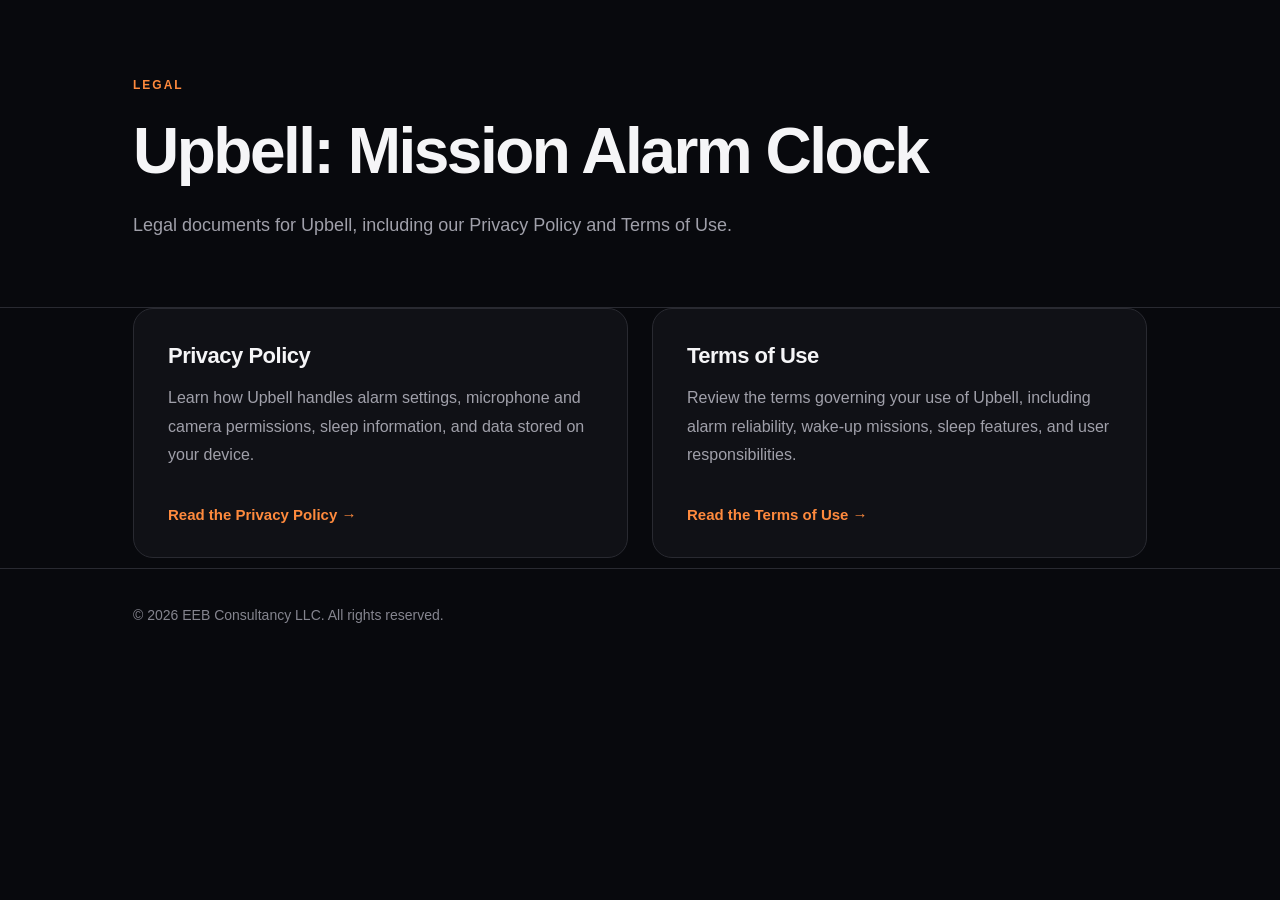
==== index.html @ ec6b57aa "Create index.html" ====
<!DOCTYPE html>
<html lang="en">
<head>
  <meta charset="UTF-8">
  <meta name="viewport" content="width=device-width, initial-scale=1">
  <meta name="color-scheme" content="dark">
  <meta name="theme-color" content="#08090D">
  <meta name="description" content="Privacy Policy and Terms of Use for Upbell: Mission Alarm Clock by EEB Consultancy LLC.">
  <title>Upbell — Legal</title>
  <style>
    :root {
      --bg: #08090D;
      --card: #101116;
      --text: #F5F5F7;
      --muted: #A0A0AA;
      --border: #292A31;
      --accent: #FF8A3D;
    }

    * { box-sizing: border-box; }

    body {
      margin: 0;
      background: var(--bg);
      color: var(--text);
      font-family: -apple-system, BlinkMacSystemFont,
        "Segoe UI", sans-serif;
      -webkit-font-smoothing: antialiased;
    }

    .container {
      width: min(100% - 48px, 1014px);
      margin: 0 auto;
    }

    header {
      padding: 78px 0 48px;
      border-bottom: 1px solid var(--border);
    }

    .eyebrow {
      color: var(--accent);
      font-size: 12px;
      font-weight: 700;
      letter-spacing: 2px;
      text-transform: uppercase;
    }

    h1 {
      margin: 25px 0 24px;
      font-size: clamp(40px, 5vw, 66px);
      font-weight: 750;
      line-height: 1.08;
      letter-spacing: -2.5px;
    }

    .intro {
      color: var(--muted);
      font-size: 18px;
      line-height: 1.7;
      max-width: 760px;
    }

    main {
      padding: 0 0 10px;
    }

    .cards {
      display: grid;
      grid-template-columns: repeat(2, minmax(0, 1fr));
      gap: 24px;
    }

    .card {
      display: flex;
      flex-direction: column;
      min-height: 250px;
      padding: 34px;
      background: var(--card);
      border: 1px solid var(--border);
      border-radius: 20px;
      color: inherit;
      text-decoration: none;
      transition: border-color .2s, transform .2s;
    }

    .card:hover,
    .card:focus-visible {
      border-color: var(--accent);
      transform: translateY(-2px);
    }

    .card:focus-visible {
      outline: 2px solid var(--accent);
      outline-offset: 4px;
    }

    .card h2 {
      margin: 0 0 15px;
      font-size: 22px;
      letter-spacing: -.5px;
    }

    .card p {
      margin: 0 0 25px;
      color: var(--muted);
      font-size: 16px;
      line-height: 1.8;
    }

    .link {
      margin-top: auto;
      color: var(--accent);
      font-weight: 650;
      font-size: 15px;
    }

    footer {
      margin-top: 0;
      padding: 38px 0 80px;
      border-top: 1px solid var(--border);
      color: #85858F;
      font-size: 14px;
    }

    @media (max-width: 700px) {
      .container { width: min(100% - 36px, 1014px); }
      header { padding: 58px 0 42px; }
      h1 { letter-spacing: -1.5px; }
      .intro { font-size: 16px; }
      .cards { grid-template-columns: 1fr; gap: 16px; }
      .card { min-height: 210px; padding: 26px; }
      footer { padding-bottom: 45px; }
    }

    @media (prefers-reduced-motion: reduce) {
      .card { transition: none; }
    }
  </style>
</head>
<body>
  <header>
    <div class="container">
      <div class="eyebrow">LEGAL</div>
      <h1>Upbell: Mission Alarm Clock</h1>
      <p class="intro">
        Legal documents for Upbell, including our
        Privacy Policy and Terms of Use.
      </p>
    </div>
  </header>

  <main>
    <div class="container">
      <div class="cards">
        <a class="card" href="privacy.html">
          <h2>Privacy Policy</h2>
          <p>
            Learn how Upbell handles alarm settings,
            microphone and camera permissions, sleep
            information, and data stored on your device.
          </p>
          <span class="link">Read the Privacy Policy →</span>
        </a>

        <a class="card" href="terms.html">
          <h2>Terms of Use</h2>
          <p>
            Review the terms governing your use of
            Upbell, including alarm reliability,
            wake-up missions, sleep features,
            and user responsibilities.
          </p>
          <span class="link">Read the Terms of Use →</span>
        </a>
      </div>
    </div>
  </main>

  <footer>
    <div class="container">
      © 2026 EEB Consultancy LLC. All rights reserved.
    </div>
  </footer>
</body>
</html>
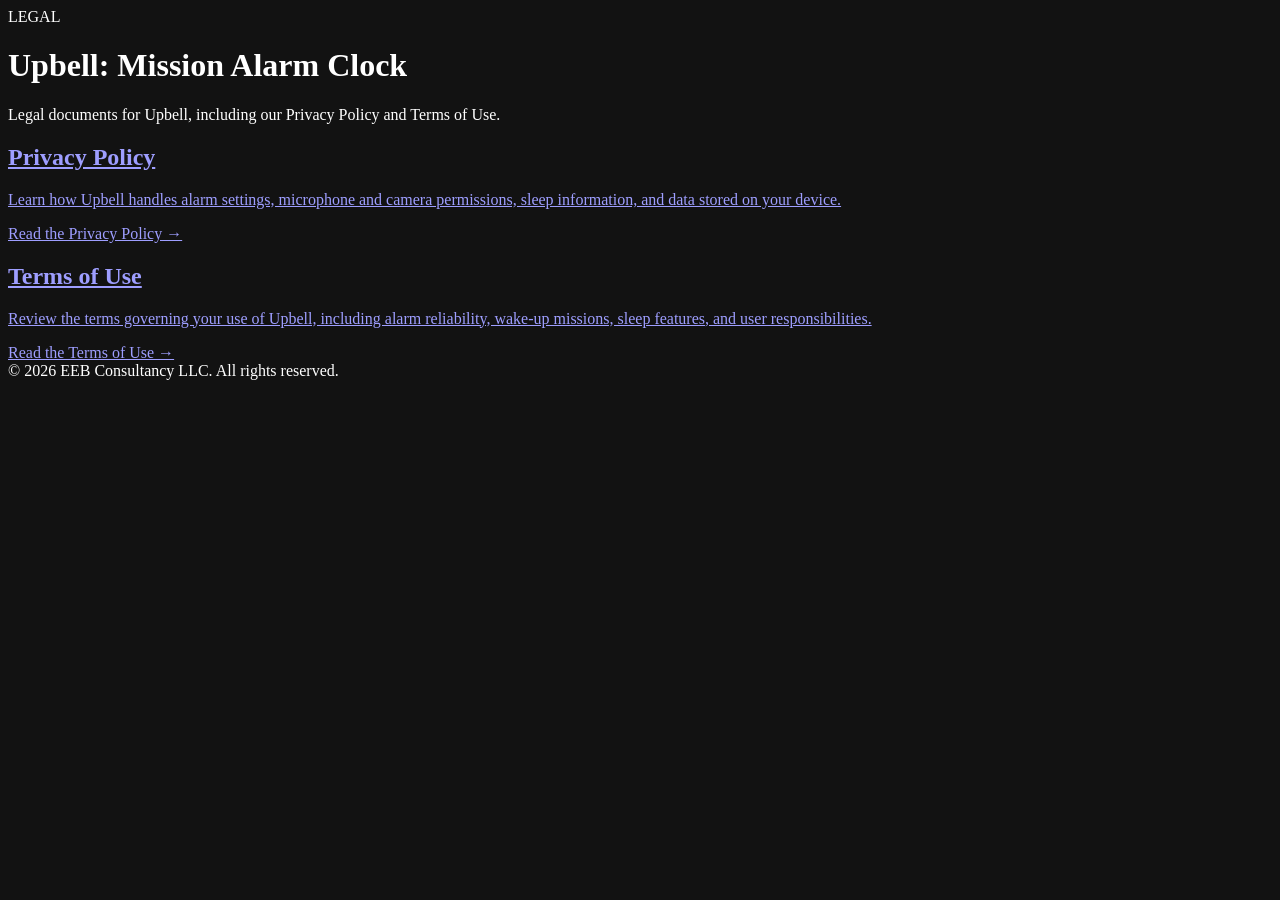
==== commit 9c63a718: "Update index.html" ====
--- a/index.html
+++ b/index.html
@@ -7,143 +7,18 @@
   <meta name="color-scheme" content="dark">
   <meta name="theme-color" content="#08090D">
   <meta name="description" content="Privacy Policy and Terms of Use for Upbell: Mission Alarm Clock by EEB Consultancy LLC.">
+
   <title>Upbell — Legal</title>
-  <style>
-    :root {
-      --bg: #08090D;
-      --card: #101116;
-      --text: #F5F5F7;
-      --muted: #A0A0AA;
-      --border: #292A31;
-      --accent: #FF8A3D;
-    }
+  <link rel="stylesheet" href="styles.css">
+</head>
 
-    * { box-sizing: border-box; }
-
-    body {
-      margin: 0;
-      background: var(--bg);
-      color: var(--text);
-      font-family: -apple-system, BlinkMacSystemFont,
-        "Segoe UI", sans-serif;
-      -webkit-font-smoothing: antialiased;
-    }
-
-    .container {
-      width: min(100% - 48px, 1014px);
-      margin: 0 auto;
-    }
-
-    header {
-      padding: 78px 0 48px;
-      border-bottom: 1px solid var(--border);
-    }
-
-    .eyebrow {
-      color: var(--accent);
-      font-size: 12px;
-      font-weight: 700;
-      letter-spacing: 2px;
-      text-transform: uppercase;
-    }
-
-    h1 {
-      margin: 25px 0 24px;
-      font-size: clamp(40px, 5vw, 66px);
-      font-weight: 750;
-      line-height: 1.08;
-      letter-spacing: -2.5px;
-    }
-
-    .intro {
-      color: var(--muted);
-      font-size: 18px;
-      line-height: 1.7;
-      max-width: 760px;
-    }
-
-    main {
-      padding: 0 0 10px;
-    }
-
-    .cards {
-      display: grid;
-      grid-template-columns: repeat(2, minmax(0, 1fr));
-      gap: 24px;
-    }
-
-    .card {
-      display: flex;
-      flex-direction: column;
-      min-height: 250px;
-      padding: 34px;
-      background: var(--card);
-      border: 1px solid var(--border);
-      border-radius: 20px;
-      color: inherit;
-      text-decoration: none;
-      transition: border-color .2s, transform .2s;
-    }
-
-    .card:hover,
-    .card:focus-visible {
-      border-color: var(--accent);
-      transform: translateY(-2px);
-    }
-
-    .card:focus-visible {
-      outline: 2px solid var(--accent);
-      outline-offset: 4px;
-    }
-
-    .card h2 {
-      margin: 0 0 15px;
-      font-size: 22px;
-      letter-spacing: -.5px;
-    }
-
-    .card p {
-      margin: 0 0 25px;
-      color: var(--muted);
-      font-size: 16px;
-      line-height: 1.8;
-    }
-
-    .link {
-      margin-top: auto;
-      color: var(--accent);
-      font-weight: 650;
-      font-size: 15px;
-    }
-
-    footer {
-      margin-top: 0;
-      padding: 38px 0 80px;
-      border-top: 1px solid var(--border);
-      color: #85858F;
-      font-size: 14px;
-    }
-
-    @media (max-width: 700px) {
-      .container { width: min(100% - 36px, 1014px); }
-      header { padding: 58px 0 42px; }
-      h1 { letter-spacing: -1.5px; }
-      .intro { font-size: 16px; }
-      .cards { grid-template-columns: 1fr; gap: 16px; }
-      .card { min-height: 210px; padding: 26px; }
-      footer { padding-bottom: 45px; }
-    }
-
-    @media (prefers-reduced-motion: reduce) {
-      .card { transition: none; }
-    }
-  </style>
-</head>
 <body>
   <header>
     <div class="container">
       <div class="eyebrow">LEGAL</div>
+
       <h1>Upbell: Mission Alarm Clock</h1>
+
       <p class="intro">
         Legal documents for Upbell, including our
         Privacy Policy and Terms of Use.
@@ -154,6 +29,7 @@
   <main>
     <div class="container">
       <div class="cards">
+
         <a class="card" href="privacy.html">
           <h2>Privacy Policy</h2>
           <p>
@@ -174,6 +50,7 @@
           </p>
           <span class="link">Read the Terms of Use →</span>
         </a>
+
       </div>
     </div>
   </main>
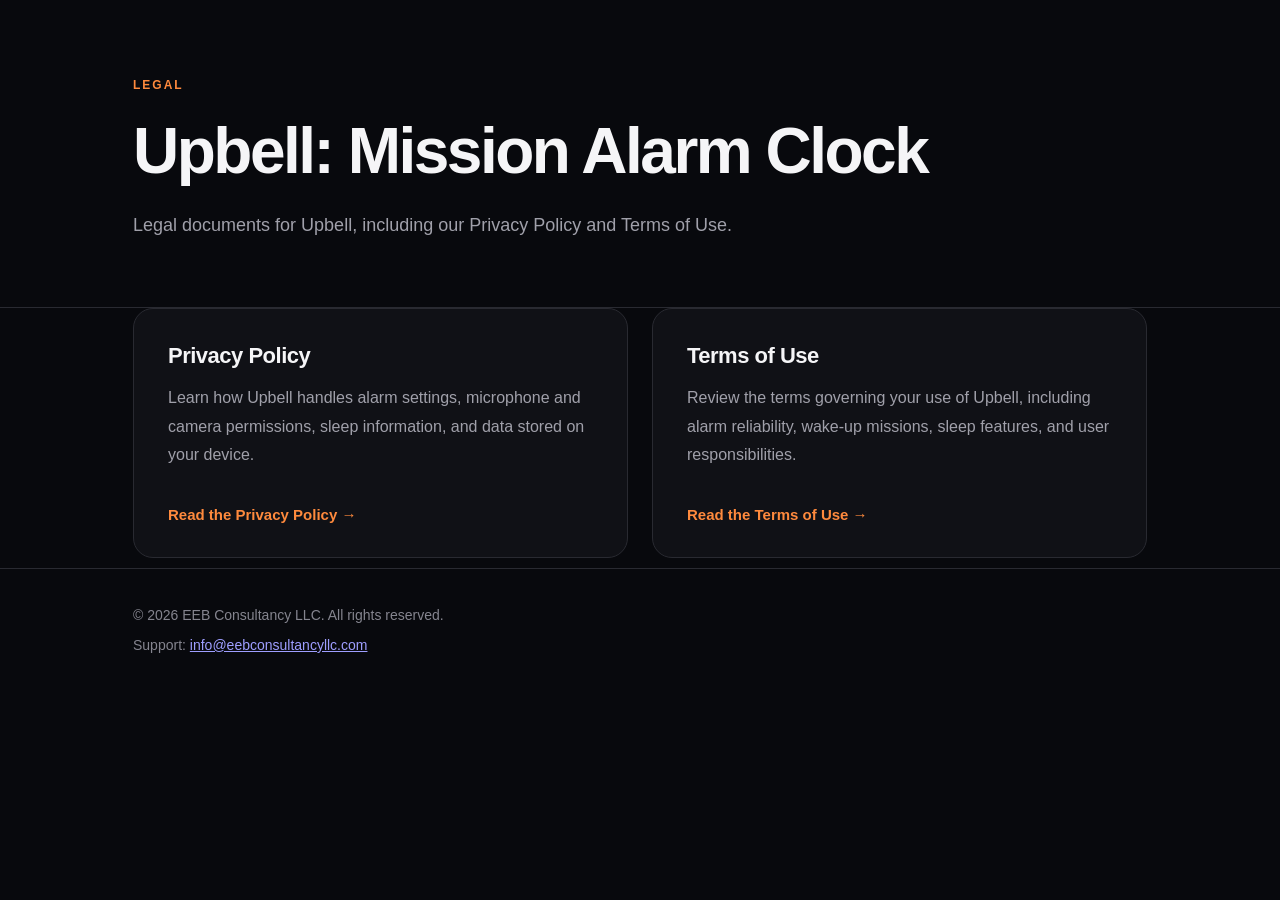
==== commit a258afb2: "Update index.html" ====
--- a/index.html
+++ b/index.html
@@ -58,6 +58,12 @@
   <footer>
     <div class="container">
       © 2026 EEB Consultancy LLC. All rights reserved.
+      <p>
+        Support:
+        <a href="mailto:info@eebconsultancyllc.com">
+          info@eebconsultancyllc.com
+        </a>
+      </p>
     </div>
   </footer>
 </body>
--- a/styles.css
+++ b/styles.css
@@ -0,0 +1,266 @@
+
+:root {
+  --bg: #08090D;
+  --card: #101116;
+  --text: #F5F5F7;
+  --muted: #A0A0AA;
+  --border: #292A31;
+  --accent: #FF8A3D;
+}
+
+* {
+  box-sizing: border-box;
+}
+
+html {
+  scroll-behavior: smooth;
+}
+
+body {
+  margin: 0;
+  background: var(--bg);
+  color: var(--text);
+  font-family: -apple-system, BlinkMacSystemFont,
+    "Segoe UI", sans-serif;
+  -webkit-font-smoothing: antialiased;
+}
+
+.container {
+  width: min(100% - 48px, 1014px);
+  margin: 0 auto;
+}
+
+/* Header */
+
+header {
+  padding: 78px 0 48px;
+  border-bottom: 1px solid var(--border);
+}
+
+.eyebrow {
+  color: var(--accent);
+  font-size: 12px;
+  font-weight: 700;
+  letter-spacing: 2px;
+  text-transform: uppercase;
+}
+
+h1 {
+  margin: 25px 0 24px;
+  font-size: clamp(40px, 5vw, 66px);
+  font-weight: 750;
+  line-height: 1.08;
+  letter-spacing: -2.5px;
+}
+
+.intro {
+  color: var(--muted);
+  font-size: 18px;
+  line-height: 1.7;
+  max-width: 760px;
+}
+
+/* Legal home cards */
+
+main {
+  padding: 0 0 10px;
+}
+
+.cards {
+  display: grid;
+  grid-template-columns: repeat(2, minmax(0, 1fr));
+  gap: 24px;
+}
+
+.card {
+  display: flex;
+  flex-direction: column;
+  min-height: 250px;
+  padding: 34px;
+  background: var(--card);
+  border: 1px solid var(--border);
+  border-radius: 20px;
+  color: inherit;
+  text-decoration: none;
+  transition: border-color .2s, transform .2s;
+}
+
+.card:hover,
+.card:focus-visible {
+  border-color: var(--accent);
+  transform: translateY(-2px);
+}
+
+.card:focus-visible {
+  outline: 2px solid var(--accent);
+  outline-offset: 4px;
+}
+
+.card h2 {
+  margin: 0 0 15px;
+  font-size: 22px;
+  letter-spacing: -.5px;
+}
+
+.card p {
+  margin: 0 0 25px;
+  color: var(--muted);
+  font-size: 16px;
+  line-height: 1.8;
+}
+
+.link {
+  margin-top: auto;
+  color: var(--accent);
+  font-weight: 650;
+  font-size: 15px;
+}
+
+/* Legal document pages */
+
+.back-link {
+  display: inline-block;
+  margin-bottom: 28px;
+  color: var(--accent);
+  text-decoration: none;
+  font-size: 14px;
+  font-weight: 600;
+}
+
+.back-link:hover {
+  text-decoration: underline;
+}
+
+.document {
+  max-width: 850px;
+  padding-top: 46px;
+  padding-bottom: 60px;
+}
+
+.last-updated {
+  color: var(--muted);
+  font-size: 14px;
+  margin: 0 0 36px;
+}
+
+.document section {
+  margin-bottom: 38px;
+}
+
+.document h2 {
+  margin: 0 0 16px;
+  font-size: 23px;
+  line-height: 1.4;
+  letter-spacing: -.4px;
+}
+
+.document h3 {
+  margin: 24px 0 12px;
+  font-size: 18px;
+}
+
+.document p,
+.document li {
+  color: var(--muted);
+  font-size: 16px;
+  line-height: 1.85;
+}
+
+.document p {
+  margin: 0 0 16px;
+}
+
+.document ul,
+.document ol {
+  padding-left: 24px;
+  margin: 12px 0 20px;
+}
+
+.document li {
+  margin-bottom: 10px;
+}
+
+.document a {
+  color: var(--accent);
+  text-decoration: none;
+  overflow-wrap: anywhere;
+}
+
+.document a:hover {
+  text-decoration: underline;
+}
+
+.document strong {
+  color: var(--text);
+  font-weight: 650;
+}
+
+/* Footer */
+
+footer {
+  margin-top: 0;
+  padding: 38px 0 80px;
+  border-top: 1px solid var(--border);
+  color: #85858F;
+  font-size: 14px;
+}
+
+/* Mobile */
+
+@media (max-width: 700px) {
+  .container {
+    width: min(100% - 36px, 1014px);
+  }
+
+  header {
+    padding: 58px 0 42px;
+  }
+
+  h1 {
+    letter-spacing: -1.5px;
+  }
+
+  .intro {
+    font-size: 16px;
+  }
+
+  .cards {
+    grid-template-columns: 1fr;
+    gap: 16px;
+  }
+
+  .card {
+    min-height: 210px;
+    padding: 26px;
+  }
+
+  .document {
+    padding-top: 32px;
+    padding-bottom: 44px;
+  }
+
+  .document h2 {
+    font-size: 21px;
+  }
+
+  .document p,
+  .document li {
+    font-size: 15px;
+  }
+
+  footer {
+    padding-bottom: 45px;
+  }
+}
+
+/* Accessibility */
+
+@media (prefers-reduced-motion: reduce) {
+  html {
+    scroll-behavior: auto;
+  }
+
+  .card {
+    transition: none;
+  }
+}
